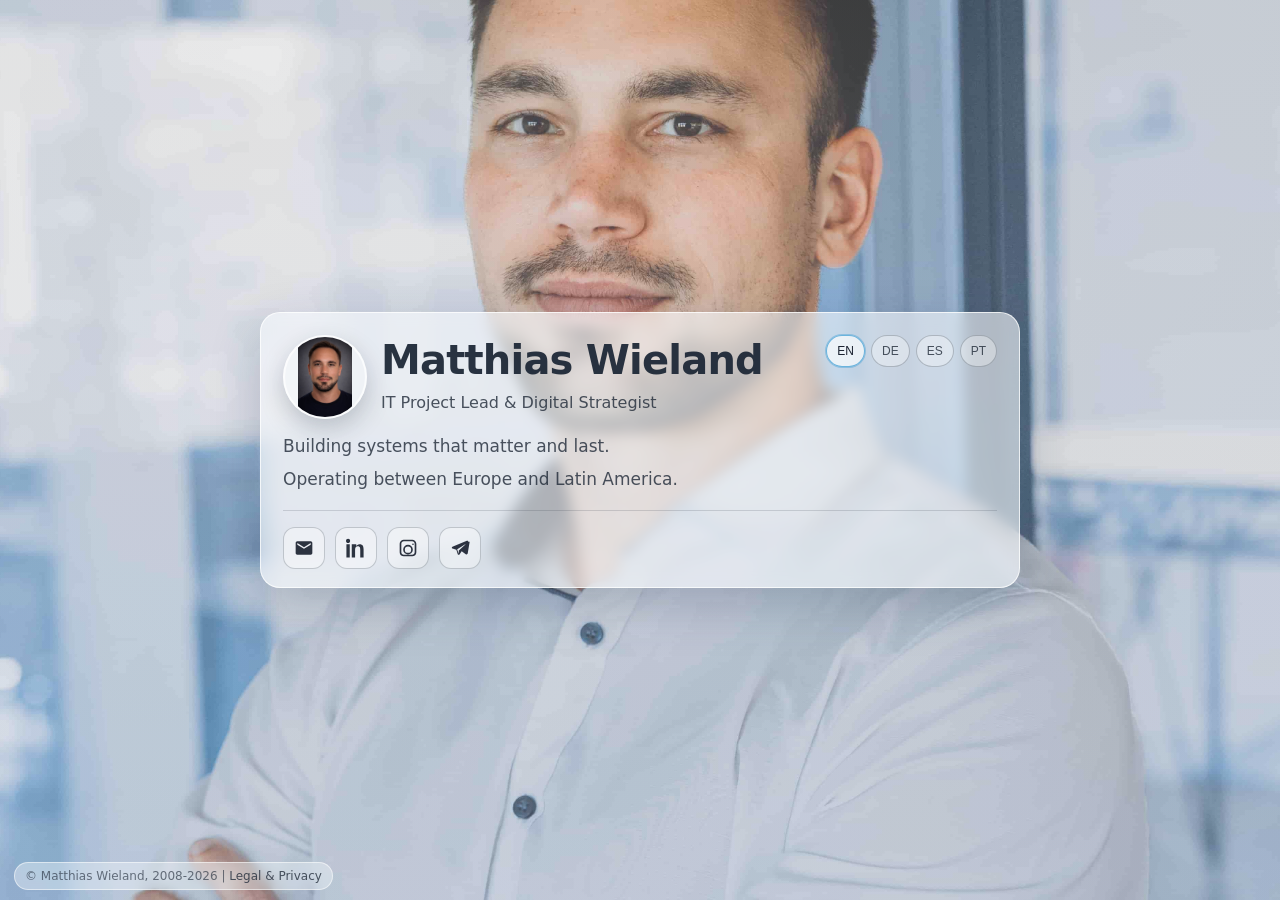
==== index.html @ 53dc64fb "Center headshot and clean styles" ====
<!DOCTYPE html>
<html lang="en">
<head>
  <meta charset="UTF-8" />
  <meta name="viewport" content="width=device-width, initial-scale=1" />
  <title>Matthias Wieland</title>

  <meta name="description" content="Matthias Wieland. IT Project Lead & Digital Strategist. Building systems that matter and last. Operating between Europe and Latin America." />
  <meta name="author" content="Matthias Wieland" />
  <meta name="robots" content="index,follow" />
  <meta name="referrer" content="strict-origin-when-cross-origin" />
  <meta http-equiv="Content-Security-Policy" content="default-src 'self'; img-src 'self' data: https:; style-src 'self' 'unsafe-inline'; script-src 'self' 'unsafe-inline'; connect-src 'self'; object-src 'none'; base-uri 'self'; form-action 'self'; frame-ancestors 'none'; upgrade-insecure-requests" />
  <meta http-equiv="X-Content-Type-Options" content="nosniff" />
  <meta http-equiv="Referrer-Policy" content="strict-origin-when-cross-origin" />
  <meta http-equiv="Permissions-Policy" content="camera=(), microphone=(), geolocation=(), interest-cohort=()" />
  <link rel="canonical" href="https://mwieland.com/" />
  <meta property="og:type" content="website" />
  <meta property="og:title" content="Matthias Wieland" />
  <meta property="og:description" content="IT Project Lead & Digital Strategist. Building systems that matter and last. Operating between Europe and Latin America." />
  <meta property="og:url" content="https://mwieland.com/" />
  <meta property="og:image" content="https://mwieland.com/images/og-profile-1200x630.jpg" />
  <meta property="og:image:width" content="1200" />
  <meta property="og:image:height" content="630" />
  <meta property="og:locale" content="en_US" />
  <meta name="twitter:card" content="summary_large_image" />
  <meta name="twitter:title" content="Matthias Wieland" />
  <meta name="twitter:description" content="IT Project Lead & Digital Strategist. Building systems that matter and last." />
  <meta name="twitter:image" content="https://mwieland.com/images/og-profile-1200x630.jpg" />
  <link rel="icon" href="images/favicon.ico" sizes="any" />
  <link rel="icon" type="image/png" sizes="32x32" href="images/favicon-32x32.png" />
  <link rel="icon" type="image/png" sizes="16x16" href="images/favicon-16x16.png" />
  <link rel="apple-touch-icon" sizes="180x180" href="images/apple-touch-icon.png" />
  <link rel="manifest" href="site.webmanifest" />
  <link rel="stylesheet" href="css/styles.css?v=3" />
</head>

<body>
  <main class="wrap">
    <section class="card">
      <div class="top">
        <div>
          <div class="identity">
            <img class="avatar" src="images/profile-portrait-512x768.jpg" alt="Portrait of Matthias Wieland" />
            <div>
              <h1>Matthias Wieland</h1>
              <p class="subtitle" data-i18n="subtitle">IT Project Lead & Digital Strategist</p>
            </div>
          </div>

          <div class="lines">
            <div data-i18n="line1">Building systems that matter and last.</div>
            <div data-i18n="line2">Operating between Europe and Latin America.</div>
          </div>
        </div>

        <nav class="lang">
          <button type="button" data-lang="en" aria-pressed="true">EN</button>
          <button type="button" data-lang="de">DE</button>
          <button type="button" data-lang="es">ES</button>
          <button type="button" data-lang="pt">PT</button>
        </nav>
      </div>

      <div class="connect">
        <a class="iconlink" href="mailto:mail@mwieland.com" aria-label="Send email to Matthias Wieland" title="Email">
          <svg class="icon" viewBox="0 0 24 24"><path d="M20 4H4c-1.1 0-2 .9-2 2v12c0 1.1.9 2 2 2h16c1.1 0 2-.9 2-2V6c0-1.1-.9-2-2-2Zm0 4-8 5L4 8V6l8 5 8-5v2Z"></path></svg>
        </a>

        <a class="iconlink" href="https://www.linkedin.com/in/mattwieland" target="_blank" rel="noopener noreferrer" aria-label="Open LinkedIn profile" title="LinkedIn">
          <svg class="icon" viewBox="0 0 24 24"><path d="M4.98 3.5C4.98 4.88 3.87 6 2.5 6S0 4.88 0 3.5 1.12 1 2.5 1 4.98 2.12 4.98 3.5ZM.5 23.5h4V7.5h-4v16ZM8.5 7.5h3.8v2.2h.1c.5-1 1.8-2.3 3.8-2.3 4.1 0 4.9 2.7 4.9 6.2v9.9h-4v-8.8c0-2.1 0-4.8-2.9-4.8-2.9 0-3.3 2.3-3.3 4.6v9h-4v-16Z"></path></svg>
        </a>

        <a class="iconlink" href="https://www.instagram.com/its.a.matt.ch/" target="_blank" rel="noopener noreferrer" aria-label="Open Instagram profile" title="Instagram">
          <svg class="icon" viewBox="0 0 24 24"><path d="M7 2C4.2 2 2 4.2 2 7v10c0 2.8 2.2 5 5 5h10c2.8 0 5-2.2 5-5V7c0-2.8-2.2-5-5-5H7Zm10 2c1.7 0 3 1.3 3 3v10c0 1.7-1.3 3-3 3H7c-1.7 0-3-1.3-3-3V7c0-1.7 1.3-3 3-3h10Zm-5 4.2A5.8 5.8 0 1 0 17.8 14 5.8 5.8 0 0 0 12 8.2Zm0 2A3.8 3.8 0 1 1 8.2 14 3.8 3.8 0 0 1 12 10.2ZM18 6.5a1 1 0 1 0 0 2 1 1 0 0 0 0-2Z"></path></svg>
        </a>

        <a class="iconlink" href="https://t.me/mwieland" target="_blank" rel="nofollow noopener noreferrer" aria-label="Open Telegram profile" title="Telegram">
          <svg class="icon" viewBox="0 0 24 24"><path d="M21.9 4.6c.2-1-.8-1.7-1.7-1.3L2.9 10.4c-1 .4-.9 1.9.1 2.2l4.6 1.5 1.7 5.3c.3 1 1.6 1.1 2.1.3l2.6-3.9 4.9+3.6c.9.7 2.2.2 2.4-1l2.3-13.8ZM8.7 13.5l9.6-6.1c.2-.1.4.2.2.4l-7.9 7.3-.3 3.8-1.5-4.8-.1-.2Z"></path></svg>
        </a>
      </div>
    </section>
  </main>

  <p class="legalbar">
    &copy; Matthias Wieland, 2008-<span id="current-year"></span> |
    <a href="legal-notice.html">Legal & Privacy</a>
  </p>

  <script>
    (function () {
      const yearNode = document.getElementById("current-year");
      if (yearNode) yearNode.textContent = String(new Date().getFullYear());

      const i18n = {
        en: {
          subtitle: "IT Project Lead & Digital Strategist",
          line1: "Building systems that matter and last.",
          line2: "Operating between Europe and Latin America."
        },
        de: {
          subtitle: "IT Project Lead & Digital Strategist",
          line1: "Ich entwickle digitale Strukturen mit echtem Mehrwert und langfristiger Wirkung.",
          line2: "Zwischen Europa und Lateinamerika zu Hause."
        },
        es: {
          subtitle: "IT Project Lead & Digital Strategist",
          line1: "Diseño sistemas digitales con impacto real y vocación de permanencia.",
          line2: "Con actividad entre Europa y América Latina."
        },
        pt: {
          subtitle: "IT Project Lead & Digital Strategist",
          line1: "Desenvolvo sistemas digitais com impacto real e visão de longo prazo.",
          line2: "Atuando entre a Europa e a América Latina."
        }
      };

      const buttons = document.querySelectorAll("[data-lang]");
      const nodes = document.querySelectorAll("[data-i18n]");

      function setLang(lang) {
        const dict = i18n[lang] || i18n.en;
        nodes.forEach(el => {
          const key = el.getAttribute("data-i18n");
          if (dict[key]) el.textContent = dict[key];
        });
        document.documentElement.lang = lang;
        buttons.forEach(b => {
          b.setAttribute("aria-pressed", b.getAttribute("data-lang") === lang);
        });
      }

      let init = localStorage.getItem("mw_lang") || "en";
      setLang(init);

      buttons.forEach(btn => btn.addEventListener("click", () => {
        setLang(btn.getAttribute("data-lang"));
        localStorage.setItem("mw_lang", btn.getAttribute("data-lang"));
      }));
    })();
  </script>
</body>
</html>
---- css/styles.css ----
:root{
      --bg: #dbe5f1;
      --card: rgba(248, 251, 255, 0.58);
      --card-border: rgba(255, 255, 255, 0.74);
      --accent: #0082c9;
      --text: rgba(31, 41, 55, 0.95);
      --muted: rgba(31, 41, 55, 0.80);
      --muted2: rgba(31, 41, 55, 0.62);
      --shadow: 0 18px 50px rgba(37, 58, 88, 0.24);
      --radius: 20px;
      --max: 760px;
    }

    * { box-sizing: border-box; }
    html, body { height: 100%; }
    body{
      margin: 0;
      color: var(--text);
      background: var(--bg);
      font-family: system-ui, -apple-system, Segoe UI, Roboto, Helvetica, Arial, "Apple Color Emoji","Segoe UI Emoji";
      -webkit-font-smoothing: antialiased;
      -moz-osx-font-smoothing: grayscale;
    }

    body::before{
      content:"";
      position: fixed;
      inset: 0;
      background: url("../images/bg2022.jpg?v=3") center center / cover no-repeat;
      filter: saturate(0.95) brightness(1.02) contrast(0.98);
      transform: scale(1.02);
      z-index: -2;
    }

    body::after{
      content:"";
      position: fixed;
      inset: 0;
      background:
        radial-gradient(1200px 680px at 20% 15%, rgba(255, 255, 255, 0.18), rgba(232, 240, 252, 0.12)),
        linear-gradient(to bottom, rgba(246, 250, 255, 0.08), rgba(216, 228, 245, 0.22));
      z-index: -1;
    }

    .wrap{
      min-height: 100%;
      display: grid;
      align-items: center;
      justify-items: stretch;
      padding: 16px;
    }

    .card{
      width: 100%;
      background: var(--card);
      border: 1px solid var(--card-border);
      border-radius: 16px;
      box-shadow: var(--shadow);
      padding: 18px 16px 14px;
      backdrop-filter: blur(5px);
      -webkit-backdrop-filter: blur(5px);
    }

    .top{
      display: flex;
      align-items: flex-start;
      flex-direction: column;
      gap: 14px;
    }

    .identity{
      display: flex;
      align-items: center;
      gap: 14px;
    }

    .avatar{
      width: 64px;
      height: 64px;
      border-radius: 999px;
      object-fit: contain;
      object-position: center top;
      background: rgba(255, 255, 255, 0.35);
      border: 2px solid rgba(255, 255, 255, 0.7);
      box-shadow: 0 10px 24px rgba(15, 23, 42, 0.22);
      flex: 0 0 auto;
    }

    h1{
      margin: 0;
      font-size: clamp(28px, 3.4vw, 40px);
      letter-spacing: -0.02em;
      line-height: 1.05;
    }

    .subtitle{
      margin: 10px 0 0;
      font-size: clamp(14px, 1.6vw, 16px);
      color: var(--muted);
      line-height: 1.55;
    }

    .lines{
      margin-top: 14px;
      display: grid;
      gap: 6px;
      color: var(--muted);
      font-size: clamp(14px, 1.7vw, 17px);
      line-height: 1.55;
    }

    .lang{
      display: flex;
      gap: 6px;
      align-items: center;
      flex-wrap: wrap;
      user-select: none;
    }

    .lang button{
      appearance: none;
      border: 1px solid rgba(31, 41, 55, 0.25);
      background: rgba(255, 255, 255, 0.34);
      color: var(--muted);
      border-radius: 999px;
      padding: 8px 10px;
      font-size: 12px;
      cursor: pointer;
    }

    .lang button:hover{
      background: rgba(255, 255, 255, 0.52);
      border-color: rgba(31, 41, 55, 0.32);
      transform: translateY(-1px);
    }

    .lang button[aria-pressed="true"]{
      background: rgba(255, 255, 255, 0.66);
      color: rgba(17, 24, 39, 0.96);
      border-color: rgba(0, 130, 201, 0.55);
      box-shadow: 0 0 0 1px rgba(0, 130, 201, 0.28);
    }

    .connect{
      margin-top: 18px;
      padding-top: 16px;
      border-top: 1px solid rgba(31, 41, 55, 0.16);
      display: flex;
      gap: 10px;
    }

    .iconlink{
      width: 42px;
      height: 42px;
      border-radius: 12px;
      display: inline-flex;
      align-items: center;
      justify-content: center;
      border: 1px solid rgba(31, 41, 55, 0.22);
      background: rgba(255, 255, 255, 0.38);
    }

    .iconlink:hover{
      background: rgba(255, 255, 255, 0.58);
      border-color: rgba(0, 130, 201, 0.5);
      box-shadow: 0 0 0 1px rgba(0, 130, 201, 0.24);
    }

    .icon{
      width: 20px;
      height: 20px;
      fill: rgba(17, 24, 39, 0.88);
    }

    footer{
      margin-top: 12px;
      text-align: center;
      color: var(--muted2);
      font-size: 12px;
    }

    .legalbar{
      position: fixed;
      left: 14px;
      bottom: 10px;
      z-index: 5;
      margin: 0;
      font-size: 12px;
      color: rgba(31, 41, 55, 0.62);
      background: rgba(248, 251, 255, 0.38);
      border: 1px solid rgba(255, 255, 255, 0.52);
      border-radius: 999px;
      padding: 6px 10px;
      backdrop-filter: blur(4px);
      -webkit-backdrop-filter: blur(4px);
    }

    .legalbar a{
      color: rgba(31, 41, 55, 0.78);
      text-decoration: none;
    }

    .legalbar a:hover{
      color: var(--accent);
      text-decoration: underline;
    }

    @media (min-width: 701px){
      .wrap{
        justify-items: center;
        padding: 24px;
      }

      .card{
        width: min(var(--max), calc(100vw - 48px));
        border-radius: var(--radius);
        padding: 22px 22px 18px;
        backdrop-filter: blur(7px);
        -webkit-backdrop-filter: blur(7px);
      }

      .top{
        flex-direction: row;
        justify-content: space-between;
        gap: 12px;
      }

      .avatar{
        width: 84px;
        height: 84px;
      }

      .lang{
        flex-wrap: nowrap;
      }
    }

    @media (max-width: 700px){
      .legalbar{
        left: 8px;
        right: 8px;
        bottom: 8px;
        border-radius: 12px;
        text-align: center;
      }
    }
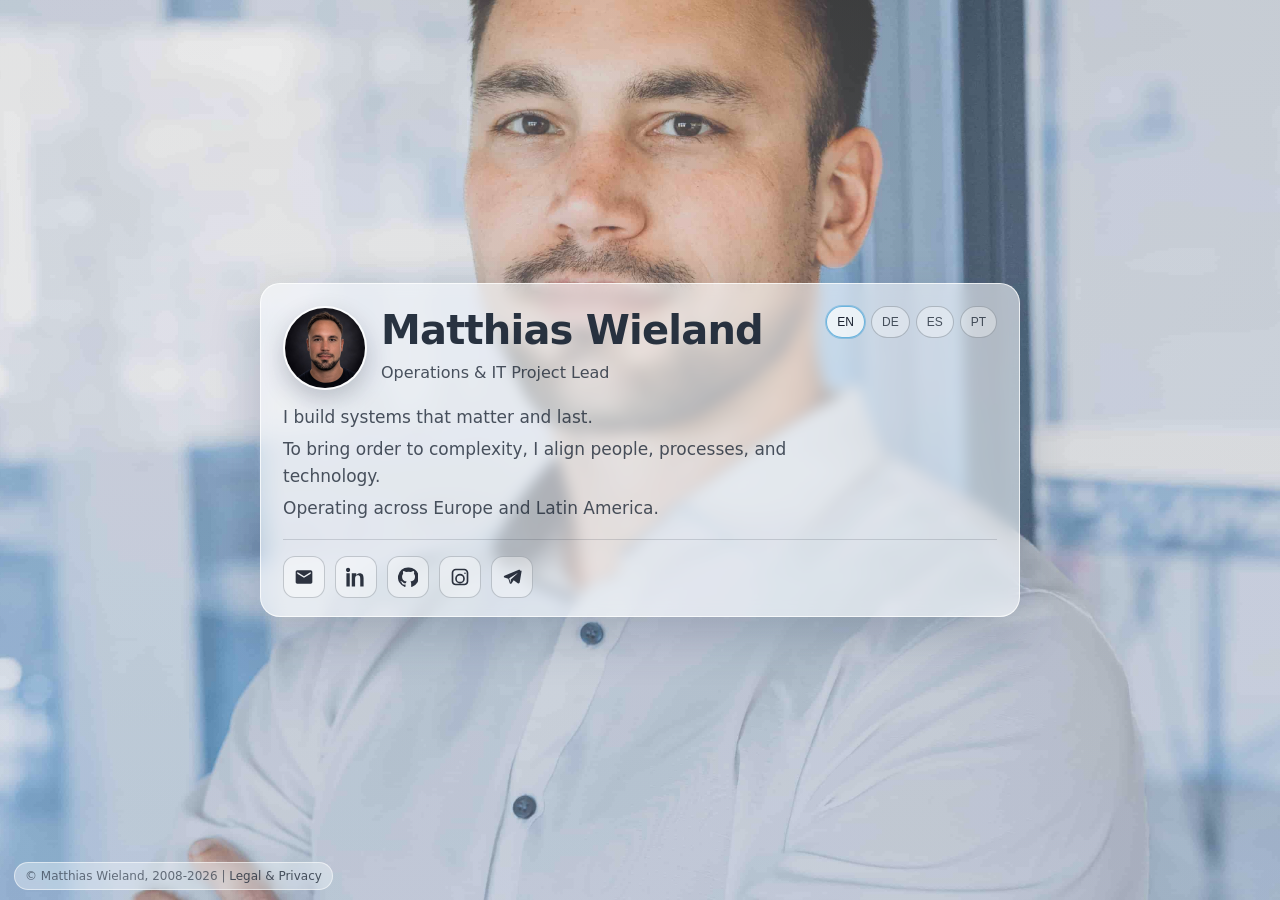
==== commit 20f8b0f4: "Update hero copy, add GitHub link, and optimize avatar" ====
--- a/index.html
+++ b/index.html
@@ -18,14 +18,12 @@
   <meta property="og:title" content="Matthias Wieland" />
   <meta property="og:description" content="IT Project Lead & Digital Strategist. Building systems that matter and last. Operating between Europe and Latin America." />
   <meta property="og:url" content="https://mwieland.com/" />
-  <meta property="og:image" content="https://mwieland.com/images/og-profile-1200x630.jpg" />
-  <meta property="og:image:width" content="1200" />
-  <meta property="og:image:height" content="630" />
+  <meta property="og:image" content="https://mwieland.com/images/bg2022.jpg" />
   <meta property="og:locale" content="en_US" />
   <meta name="twitter:card" content="summary_large_image" />
   <meta name="twitter:title" content="Matthias Wieland" />
   <meta name="twitter:description" content="IT Project Lead & Digital Strategist. Building systems that matter and last." />
-  <meta name="twitter:image" content="https://mwieland.com/images/og-profile-1200x630.jpg" />
+  <meta name="twitter:image" content="https://mwieland.com/images/bg2022.jpg" />
   <link rel="icon" href="images/favicon.ico" sizes="any" />
   <link rel="icon" type="image/png" sizes="32x32" href="images/favicon-32x32.png" />
   <link rel="icon" type="image/png" sizes="16x16" href="images/favicon-16x16.png" />
@@ -40,16 +38,17 @@
       <div class="top">
         <div>
           <div class="identity">
-            <img class="avatar" src="images/profile-portrait-512x768.jpg" alt="Portrait of Matthias Wieland" />
+            <img class="avatar" src="images/avatar-320.jpg" alt="Portrait of Matthias Wieland" />
             <div>
               <h1>Matthias Wieland</h1>
-              <p class="subtitle" data-i18n="subtitle">IT Project Lead & Digital Strategist</p>
+              <p class="subtitle" data-i18n="subtitle">Operations & IT Project Lead</p>
             </div>
           </div>
 
           <div class="lines">
-            <div data-i18n="line1">Building systems that matter and last.</div>
-            <div data-i18n="line2">Operating between Europe and Latin America.</div>
+            <div data-i18n="line1">I build systems that matter and last.</div>
+            <div data-i18n="line2">Aligning people, processes, and technology to bring order to complexity.</div>
+            <div data-i18n="line3">Operating across Europe and Latin America.</div>
           </div>
         </div>
 
@@ -68,6 +67,10 @@
 
         <a class="iconlink" href="https://www.linkedin.com/in/mattwieland" target="_blank" rel="noopener noreferrer" aria-label="Open LinkedIn profile" title="LinkedIn">
           <svg class="icon" viewBox="0 0 24 24"><path d="M4.98 3.5C4.98 4.88 3.87 6 2.5 6S0 4.88 0 3.5 1.12 1 2.5 1 4.98 2.12 4.98 3.5ZM.5 23.5h4V7.5h-4v16ZM8.5 7.5h3.8v2.2h.1c.5-1 1.8-2.3 3.8-2.3 4.1 0 4.9 2.7 4.9 6.2v9.9h-4v-8.8c0-2.1 0-4.8-2.9-4.8-2.9 0-3.3 2.3-3.3 4.6v9h-4v-16Z"></path></svg>
+        </a>
+
+        <a class="iconlink" href="https://github.com/automattico" target="_blank" rel="noopener noreferrer" aria-label="Open GitHub profile" title="GitHub">
+          <svg class="icon" viewBox="0 0 24 24"><path d="M12 .5A12 12 0 0 0 8.2 23.9c.6.1.8-.3.8-.6v-2.2c-3.3.7-4-1.4-4-1.4-.6-1.4-1.4-1.8-1.4-1.8-1.2-.8.1-.8.1-.8 1.3.1 2 .9 2 .9 1.2 2 3.2 1.5 3.9 1.1.1-.9.5-1.5.8-1.8-2.7-.3-5.5-1.4-5.5-6A4.7 4.7 0 0 1 6.2 8c-.1-.3-.5-1.5.1-3.2 0 0 1-.3 3.3 1.2a11.3 11.3 0 0 1 6 0C18 4.5 19 4.8 19 4.8c.7 1.7.3 2.9.1 3.2a4.7 4.7 0 0 1 1.3 3.3c0 4.6-2.8 5.6-5.5 6 .5.4.9 1.2.9 2.4v3.6c0 .4.2.7.8.6A12 12 0 0 0 12 .5Z"></path></svg>
         </a>
 
         <a class="iconlink" href="https://www.instagram.com/its.a.matt.ch/" target="_blank" rel="noopener noreferrer" aria-label="Open Instagram profile" title="Instagram">
@@ -93,24 +96,28 @@
 
       const i18n = {
         en: {
-          subtitle: "IT Project Lead & Digital Strategist",
-          line1: "Building systems that matter and last.",
-          line2: "Operating between Europe and Latin America."
+          subtitle: "Operations & IT Project Lead",
+          line1: "I build systems that matter and last.",
+          line2: "To bring order to complexity, I align people, processes, and technology.",
+          line3: "Operating across Europe and Latin America."
         },
         de: {
-          subtitle: "IT Project Lead & Digital Strategist",
-          line1: "Ich entwickle digitale Strukturen mit echtem Mehrwert und langfristiger Wirkung.",
-          line2: "Zwischen Europa und Lateinamerika zu Hause."
+          subtitle: "Operations- & IT-Projektleiter",
+          line1: "Ich baue Systeme mit echtem Mehrwert und langfristigem Bestand.",
+          line2: "Um in komplexen Umgebungen Ordnung zu schaffen, bringe ich Menschen, Prozesse und Technologie in Einklang.",
+          line3: "Zwischen Europa und Lateinamerika zu Hause."
         },
         es: {
-          subtitle: "IT Project Lead & Digital Strategist",
-          line1: "Diseño sistemas digitales con impacto real y vocación de permanencia.",
-          line2: "Con actividad entre Europa y América Latina."
+          subtitle: "Líder de Operaciones & Proyectos de TI",
+          line1: "Construyo sistemas com impacto real y que perduran.",
+          line2: "Para aportar orden a la complejidad, alineo personas, procesos y tecnología.",
+          line3: "Operando en Europa y América Latina."
         },
         pt: {
-          subtitle: "IT Project Lead & Digital Strategist",
-          line1: "Desenvolvo sistemas digitais com impacto real e visão de longo prazo.",
-          line2: "Atuando entre a Europa e a América Latina."
+          subtitle: "Líder de Operações & Projetos de TI",
+          line1: "Construo sistemas com impacto real e visão de longo prazo.",
+          line2: "Para trazer ordem à complexidade, alinho pessoas, processos e tecnologia.",
+          line3: "Atuando entre a Europa e a América Latina."
         }
       };
 
